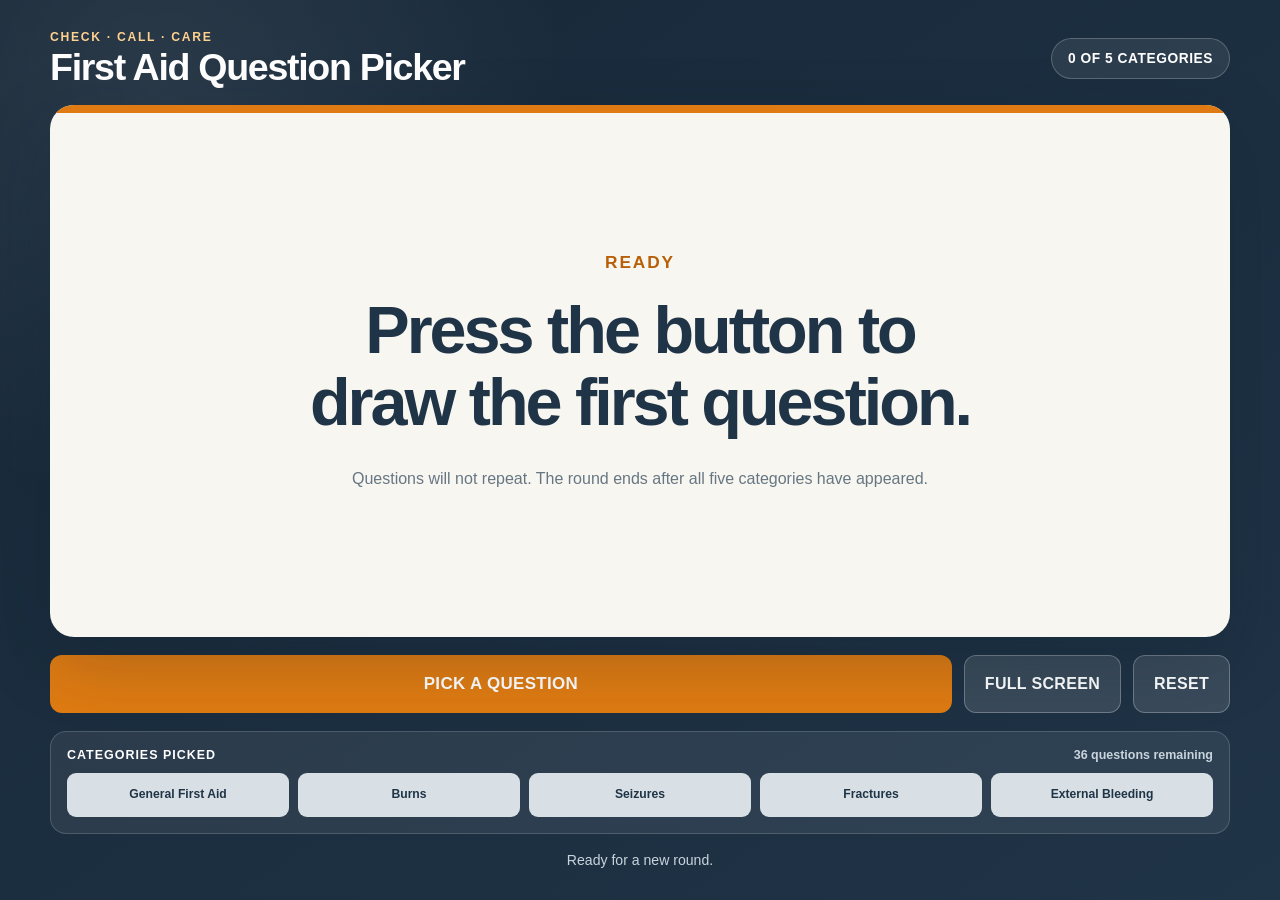
==== first-aid-picker/index.html @ 4507fdff "Add first aid classroom question picker" ====
<!doctype html>
<html lang="en">
<head>
  <meta charset="utf-8">
  <meta name="viewport" content="width=device-width, initial-scale=1">
  <meta name="theme-color" content="#203447">
  <title>First Aid Question Picker</title>
  <style>
    :root {
      --navy: #203447;
      --navy-deep: #172838;
      --orange: #df7b12;
      --orange-dark: #b85f07;
      --cream: #f8f6f0;
      --ink: #203447;
      --muted: #667783;
      --gray: #d9e0e5;
      --green: #4e9f73;
      --white: #ffffff;
      --shadow: 0 24px 70px rgba(12, 29, 43, .24);
    }

    * { box-sizing: border-box; }

    html, body { min-height: 100%; }

    body {
      margin: 0;
      background:
        radial-gradient(circle at 12% 10%, rgba(255,255,255,.08), transparent 30%),
        linear-gradient(145deg, var(--navy-deep), var(--navy));
      color: var(--white);
      font-family: Arial, Helvetica, sans-serif;
    }

    button { font: inherit; }

    .app {
      width: min(1180px, calc(100% - 32px));
      min-height: 100vh;
      margin: 0 auto;
      padding: 30px 0 26px;
      display: flex;
      flex-direction: column;
      gap: 18px;
    }

    header {
      display: flex;
      align-items: center;
      justify-content: space-between;
      gap: 18px;
    }

    .eyebrow {
      margin: 0 0 4px;
      color: #ffd18f;
      font-size: .76rem;
      font-weight: 800;
      letter-spacing: .14em;
      text-transform: uppercase;
    }

    h1 {
      margin: 0;
      font-size: clamp(1.45rem, 3vw, 2.35rem);
      line-height: 1.05;
      letter-spacing: -.035em;
    }

    .progress {
      min-width: 170px;
      padding: 12px 16px;
      border: 1px solid rgba(255,255,255,.22);
      border-radius: 999px;
      background: rgba(255,255,255,.08);
      text-align: center;
      font-size: .86rem;
      font-weight: 800;
      letter-spacing: .04em;
      white-space: nowrap;
    }

    .card {
      flex: 1;
      min-height: 430px;
      padding: clamp(28px, 5vw, 64px);
      border-radius: 24px;
      background: var(--cream);
      color: var(--ink);
      box-shadow: var(--shadow);
      display: grid;
      place-items: center;
      text-align: center;
      position: relative;
      overflow: hidden;
    }

    .card::before {
      content: "";
      position: absolute;
      inset: 0 0 auto;
      height: 8px;
      background: var(--orange);
    }

    .card-content { width: min(930px, 100%); }

    .category {
      margin: 0 0 22px;
      color: var(--orange-dark);
      font-size: clamp(.88rem, 1.8vw, 1.08rem);
      font-weight: 900;
      letter-spacing: .11em;
      text-transform: uppercase;
    }

    .question {
      margin: 0;
      font-size: clamp(2rem, 5.2vw, 4.8rem);
      font-weight: 800;
      line-height: 1.08;
      letter-spacing: -.045em;
      text-wrap: balance;
    }

    .question.long { font-size: clamp(1.75rem, 4.3vw, 3.85rem); }

    .hint {
      margin: 28px 0 0;
      color: var(--muted);
      font-size: clamp(.88rem, 1.5vw, 1rem);
      line-height: 1.45;
    }

    .controls {
      display: grid;
      grid-template-columns: minmax(220px, 1fr) auto auto;
      gap: 12px;
    }

    .button {
      min-height: 58px;
      border: 0;
      border-radius: 12px;
      padding: 14px 20px;
      cursor: pointer;
      font-weight: 900;
      letter-spacing: .02em;
      transition: transform .12s ease, filter .12s ease, background .12s ease;
    }

    .button:hover:not(:disabled) { transform: translateY(-2px); filter: brightness(1.04); }
    .button:active:not(:disabled) { transform: translateY(0); }
    .button:focus-visible { outline: 4px solid #ffd18f; outline-offset: 3px; }
    .button:disabled { cursor: default; opacity: .55; }

    .primary { background: var(--orange); color: var(--white); font-size: 1.06rem; }
    .secondary { background: rgba(255,255,255,.12); color: var(--white); border: 1px solid rgba(255,255,255,.28); }

    .tracker-panel {
      padding: 16px;
      border: 1px solid rgba(255,255,255,.16);
      border-radius: 16px;
      background: rgba(255,255,255,.07);
    }

    .tracker-heading {
      display: flex;
      justify-content: space-between;
      gap: 12px;
      margin-bottom: 11px;
      font-size: .78rem;
      font-weight: 800;
      letter-spacing: .08em;
      text-transform: uppercase;
    }

    .remaining { color: #c9d4dc; letter-spacing: 0; text-transform: none; }

    .trackers {
      display: grid;
      grid-template-columns: repeat(5, 1fr);
      gap: 9px;
    }

    .tracker {
      min-height: 44px;
      padding: 9px 10px;
      border-radius: 9px;
      background: var(--gray);
      color: var(--ink);
      display: grid;
      place-items: center;
      text-align: center;
      font-size: .76rem;
      font-weight: 900;
      line-height: 1.15;
      transition: background .2s ease, color .2s ease, transform .2s ease;
    }

    .tracker.done {
      background: var(--green);
      color: var(--white);
      transform: translateY(-2px);
    }

    .status {
      min-height: 22px;
      margin: 0;
      color: #c9d4dc;
      text-align: center;
      font-size: .88rem;
    }

    @media (max-width: 760px) {
      .app { width: min(100% - 20px, 1180px); padding-top: 18px; }
      header { align-items: flex-start; }
      .progress { min-width: auto; padding: 9px 12px; font-size: .72rem; }
      .card { min-height: 390px; border-radius: 18px; }
      .controls { grid-template-columns: 1fr 1fr; }
      .primary { grid-column: 1 / -1; }
      .trackers { grid-template-columns: repeat(2, 1fr); }
      .tracker:last-child { grid-column: 1 / -1; }
    }

    @media (max-height: 720px) and (min-width: 761px) {
      .app { padding-top: 16px; gap: 12px; }
      .card { min-height: 320px; padding: 32px; }
      .question { font-size: clamp(2rem, 4.7vw, 4rem); }
      .hint { margin-top: 18px; }
      .button { min-height: 50px; }
    }

    @media (prefers-reduced-motion: reduce) {
      * { scroll-behavior: auto !important; transition: none !important; }
    }
  </style>
</head>
<body>
  <main class="app">
    <header>
      <div>
        <p class="eyebrow">Check · Call · Care</p>
        <h1>First Aid Question Picker</h1>
      </div>
      <div id="progress" class="progress" aria-live="polite">0 OF 5 CATEGORIES</div>
    </header>

    <section class="card" aria-labelledby="category question">
      <div class="card-content">
        <p id="category" class="category">Ready</p>
        <p id="question" class="question">Press the button to draw the first question.</p>
        <p id="hint" class="hint">Questions will not repeat. The round ends after all five categories have appeared.</p>
      </div>
    </section>

    <div class="controls">
      <button id="draw" class="button primary" type="button">PICK A QUESTION</button>
      <button id="fullscreen" class="button secondary" type="button">FULL SCREEN</button>
      <button id="reset" class="button secondary" type="button">RESET</button>
    </div>

    <section class="tracker-panel" aria-label="Category progress">
      <div class="tracker-heading">
        <span>Categories picked</span>
        <span id="remaining" class="remaining">36 questions available</span>
      </div>
      <div id="trackers" class="trackers"></div>
    </section>

    <p id="status" class="status" aria-live="polite">Ready for a new round.</p>
  </main>

  <script>
    const QUESTIONS = [
      { id: 'general-1', category: 'General First Aid', text: 'What should a responder check before approaching an injured or ill person?' },
      { id: 'general-2', category: 'General First Aid', text: 'If the person appears unresponsive, what four life-threatening conditions should be checked?' },
      { id: 'general-3', category: 'General First Aid', text: 'How long should the initial check take?' },
      { id: 'general-4', category: 'General First Aid', text: 'What conditions mean the responder should call 911 and get equipment immediately?' },
      { id: 'general-5', category: 'General First Aid', text: 'What should the responder do if the person is responsive, fully awake, and does not appear to have a life-threatening condition?' },
      { id: 'general-6', category: 'General First Aid', text: 'What information is included in the SAM interview?' },
      { id: 'general-7', category: 'General First Aid', text: 'What warning does the page give about moving a person or an injured body part?' },
      { id: 'burns-1', category: 'Burns', text: 'What are four possible causes of burns?' },
      { id: 'burns-2', category: 'Burns', text: 'List three burn signs or locations that require immediate medical treatment.' },
      { id: 'burns-3', category: 'Burns', text: 'When should a responder call 911 for a burn?' },
      { id: 'burns-4', category: 'Burns', text: 'How should a thermal burn be cooled, and for how long?' },
      { id: 'burns-5', category: 'Burns', text: 'What should happen to clothing or jewelry near the burn?' },
      { id: 'burns-6', category: 'Burns', text: 'Why should a responder avoid ice and greasy substances such as butter?' },
      { id: 'burns-7', category: 'Burns', text: 'What is one common burn-care mistake your group would warn classmates against?' },
      { id: 'seizures-1', category: 'Seizures', text: 'What are two different ways a seizure may appear?' },
      { id: 'seizures-2', category: 'Seizures', text: 'What should a responder do to prevent injury during a seizure?' },
      { id: 'seizures-3', category: 'Seizures', text: 'Under what conditions should someone call 911?' },
      { id: 'seizures-4', category: 'Seizures', text: 'When should the person be placed on their side?' },
      { id: 'seizures-5', category: 'Seizures', text: 'What should the responder check after the movements stop?' },
      { id: 'seizures-6', category: 'Seizures', text: 'Why should the responder not restrain the person?' },
      { id: 'seizures-7', category: 'Seizures', text: 'Why should nothing be placed in the person\u2019s mouth?' },
      { id: 'fractures-1', category: 'Fractures', text: 'What is the difference between an open fracture and a closed fracture?' },
      { id: 'fractures-2', category: 'Fractures', text: 'Why does the Red Cross recommend treating all muscle, bone, and joint injuries as possible fractures?' },
      { id: 'fractures-3', category: 'Fractures', text: 'List three signs that require immediate medical treatment.' },
      { id: 'fractures-4', category: 'Fractures', text: 'When should a responder call 911 for a possible fracture?' },
      { id: 'fractures-5', category: 'Fractures', text: 'What should the responder do with the injured body part?' },
      { id: 'fractures-6', category: 'Fractures', text: 'How should a cold pack be used on a closed injury?' },
      { id: 'fractures-7', category: 'Fractures', text: 'What are two actions a responder should avoid?' },
      { id: 'bleeding-1', category: 'External Bleeding', text: 'How can the amount and flow of blood show that bleeding is life-threatening?' },
      { id: 'bleeding-2', category: 'External Bleeding', text: 'What safety steps should the responder take before providing care?' },
      { id: 'bleeding-3', category: 'External Bleeding', text: 'When should someone call 911 and get equipment?' },
      { id: 'bleeding-4', category: 'External Bleeding', text: 'Describe the steps for applying direct pressure.' },
      { id: 'bleeding-5', category: 'External Bleeding', text: 'How long should direct pressure be maintained?' },
      { id: 'bleeding-6', category: 'External Bleeding', text: 'What should the responder do if blood soaks through the original dressing?' },
      { id: 'bleeding-7', category: 'External Bleeding', text: 'What should the responder do if an object is embedded in the wound?' },
      { id: 'bleeding-8', category: 'External Bleeding', text: 'List two signs that the person may be developing shock.' }
    ];

    const CATEGORIES = ['General First Aid', 'Burns', 'Seizures', 'Fractures', 'External Bleeding'];
    const STORAGE_KEY = 'firstAidQuestionPickerStateV1';
    const elements = {
      category: document.getElementById('category'),
      question: document.getElementById('question'),
      hint: document.getElementById('hint'),
      progress: document.getElementById('progress'),
      remaining: document.getElementById('remaining'),
      trackers: document.getElementById('trackers'),
      status: document.getElementById('status'),
      draw: document.getElementById('draw'),
      reset: document.getElementById('reset'),
      fullscreen: document.getElementById('fullscreen')
    };

    let state = loadState();

    function emptyState() {
      return { usedIds: [], seenCategories: [], currentId: null };
    }

    function loadState() {
      try {
        const saved = JSON.parse(localStorage.getItem(STORAGE_KEY));
        if (!saved || !Array.isArray(saved.usedIds) || !Array.isArray(saved.seenCategories)) return emptyState();
        const validIds = new Set(QUESTIONS.map(question => question.id));
        return {
          usedIds: saved.usedIds.filter(id => validIds.has(id)),
          seenCategories: saved.seenCategories.filter(category => CATEGORIES.includes(category)),
          currentId: validIds.has(saved.currentId) ? saved.currentId : null
        };
      } catch (error) {
        return emptyState();
      }
    }

    function saveState() {
      localStorage.setItem(STORAGE_KEY, JSON.stringify(state));
    }

    function randomIndex(max) {
      if (window.crypto && window.crypto.getRandomValues) {
        const limit = Math.floor(0x100000000 / max) * max;
        const value = new Uint32Array(1);
        do window.crypto.getRandomValues(value); while (value[0] >= limit);
        return value[0] % max;
      }
      return Math.floor(Math.random() * max);
    }

    function drawQuestion() {
      if (state.seenCategories.length === CATEGORIES.length) return;
      const remaining = QUESTIONS.filter(question => !state.usedIds.includes(question.id));
      if (!remaining.length) return;
      const selected = remaining[randomIndex(remaining.length)];
      state.usedIds.push(selected.id);
      state.currentId = selected.id;
      if (!state.seenCategories.includes(selected.category)) state.seenCategories.push(selected.category);
      saveState();
      render();
    }

    function resetRound() {
      if (state.usedIds.length && !window.confirm('Reset this round and return all questions to the deck?')) return;
      state = emptyState();
      saveState();
      render();
      elements.status.textContent = 'Ready for a new round.';
    }

    function toggleFullscreen() {
      if (!document.fullscreenElement) {
        document.documentElement.requestFullscreen?.();
      } else {
        document.exitFullscreen?.();
      }
    }

    function render() {
      const current = QUESTIONS.find(question => question.id === state.currentId) || null;
      const complete = state.seenCategories.length === CATEGORIES.length;
      const remainingCount = QUESTIONS.length - state.usedIds.length;

      elements.progress.textContent = `${state.seenCategories.length} OF 5 CATEGORIES`;
      elements.remaining.textContent = `${remainingCount} question${remainingCount === 1 ? '' : 's'} remaining`;
      elements.draw.disabled = complete;
      elements.draw.textContent = complete ? 'ROUND COMPLETE' : 'PICK A QUESTION';

      if (current) {
        elements.category.textContent = current.category;
        elements.question.textContent = current.text;
        elements.question.classList.toggle('long', current.text.length > 96);
        elements.hint.textContent = complete
          ? 'All five categories have appeared. Reset when you are ready for another round.'
          : 'Discuss the question, then draw another card.';
        elements.status.textContent = complete
          ? `Round complete after ${state.usedIds.length} question${state.usedIds.length === 1 ? '' : 's'}.`
          : `Question ${state.usedIds.length} drawn. No repeats this round.`;
      } else {
        elements.category.textContent = 'Ready';
        elements.question.textContent = 'Press the button to draw the first question.';
        elements.question.classList.remove('long');
        elements.hint.textContent = 'Questions will not repeat. The round ends after all five categories have appeared.';
      }

      elements.trackers.innerHTML = '';
      CATEGORIES.forEach(category => {
        const tracker = document.createElement('div');
        const done = state.seenCategories.includes(category);
        tracker.className = `tracker${done ? ' done' : ''}`;
        tracker.textContent = done ? `✓ ${category}` : category;
        elements.trackers.appendChild(tracker);
      });
    }

    elements.draw.addEventListener('click', drawQuestion);
    elements.reset.addEventListener('click', resetRound);
    elements.fullscreen.addEventListener('click', toggleFullscreen);
    document.addEventListener('fullscreenchange', () => {
      elements.fullscreen.textContent = document.fullscreenElement ? 'EXIT FULL SCREEN' : 'FULL SCREEN';
    });
    document.addEventListener('keydown', event => {
      if ((event.code === 'Space' || event.code === 'Enter') && event.target === document.body) {
        event.preventDefault();
        drawQuestion();
      }
    });

    render();
  </script>
</body>
</html>
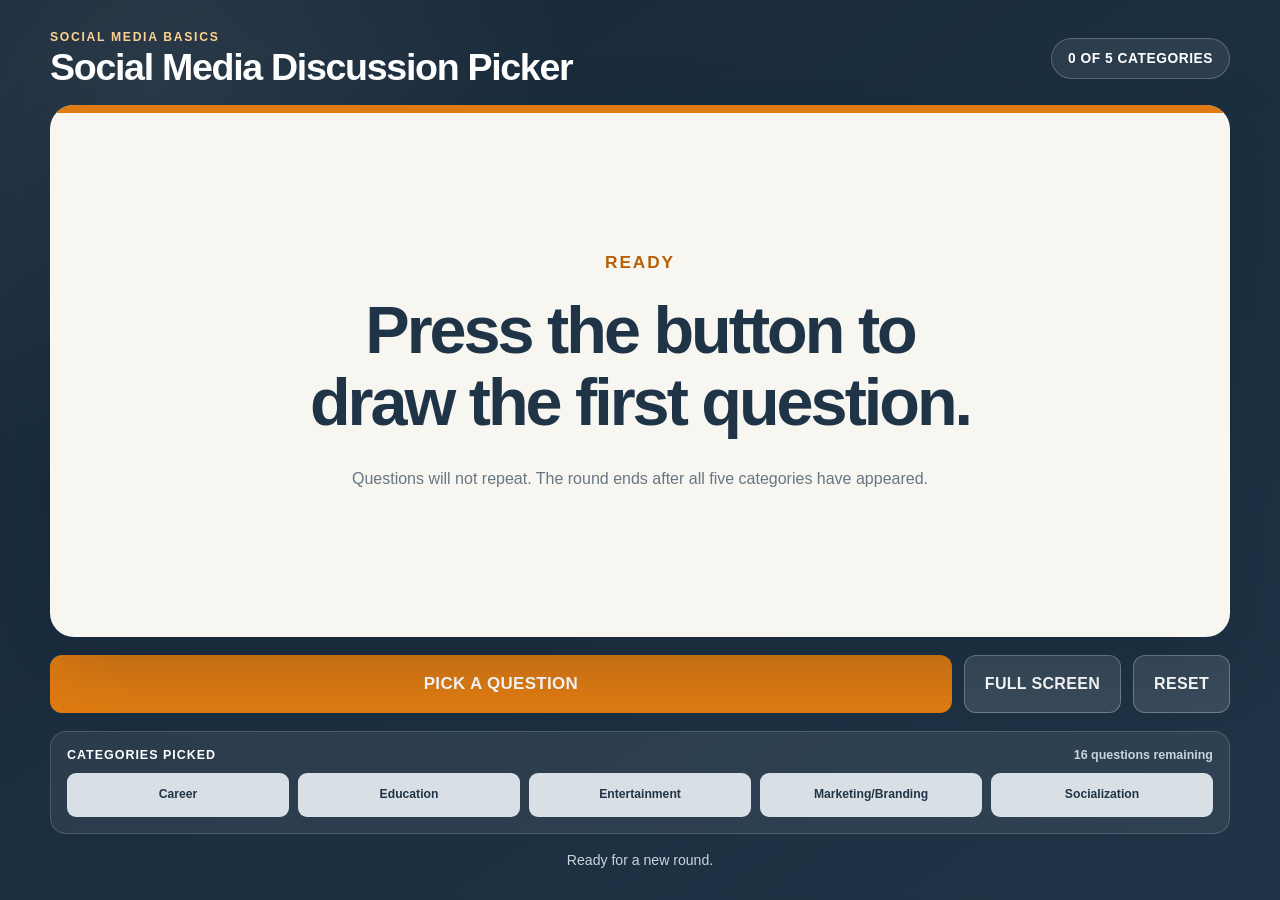
==== commit 15bcbbc7: "Replace picker with social media discussion prompts" ====
--- a/first-aid-picker/index.html
+++ b/first-aid-picker/index.html
@@ -4,7 +4,7 @@
   <meta charset="utf-8">
   <meta name="viewport" content="width=device-width, initial-scale=1">
   <meta name="theme-color" content="#203447">
-  <title>First Aid Question Picker</title>
+  <title>Social Media Discussion Picker</title>
   <style>
     :root {
       --navy: #203447;
@@ -241,8 +241,8 @@
   <main class="app">
     <header>
       <div>
-        <p class="eyebrow">Check · Call · Care</p>
-        <h1>First Aid Question Picker</h1>
+        <p class="eyebrow">Social Media Basics</p>
+        <h1>Social Media Discussion Picker</h1>
       </div>
       <div id="progress" class="progress" aria-live="polite">0 OF 5 CATEGORIES</div>
     </header>
@@ -264,7 +264,7 @@
     <section class="tracker-panel" aria-label="Category progress">
       <div class="tracker-heading">
         <span>Categories picked</span>
-        <span id="remaining" class="remaining">36 questions available</span>
+        <span id="remaining" class="remaining">16 questions available</span>
       </div>
       <div id="trackers" class="trackers"></div>
     </section>
@@ -274,46 +274,26 @@
 
   <script>
     const QUESTIONS = [
-      { id: 'general-1', category: 'General First Aid', text: 'What should a responder check before approaching an injured or ill person?' },
-      { id: 'general-2', category: 'General First Aid', text: 'If the person appears unresponsive, what four life-threatening conditions should be checked?' },
-      { id: 'general-3', category: 'General First Aid', text: 'How long should the initial check take?' },
-      { id: 'general-4', category: 'General First Aid', text: 'What conditions mean the responder should call 911 and get equipment immediately?' },
-      { id: 'general-5', category: 'General First Aid', text: 'What should the responder do if the person is responsive, fully awake, and does not appear to have a life-threatening condition?' },
-      { id: 'general-6', category: 'General First Aid', text: 'What information is included in the SAM interview?' },
-      { id: 'general-7', category: 'General First Aid', text: 'What warning does the page give about moving a person or an injured body part?' },
-      { id: 'burns-1', category: 'Burns', text: 'What are four possible causes of burns?' },
-      { id: 'burns-2', category: 'Burns', text: 'List three burn signs or locations that require immediate medical treatment.' },
-      { id: 'burns-3', category: 'Burns', text: 'When should a responder call 911 for a burn?' },
-      { id: 'burns-4', category: 'Burns', text: 'How should a thermal burn be cooled, and for how long?' },
-      { id: 'burns-5', category: 'Burns', text: 'What should happen to clothing or jewelry near the burn?' },
-      { id: 'burns-6', category: 'Burns', text: 'Why should a responder avoid ice and greasy substances such as butter?' },
-      { id: 'burns-7', category: 'Burns', text: 'What is one common burn-care mistake your group would warn classmates against?' },
-      { id: 'seizures-1', category: 'Seizures', text: 'What are two different ways a seizure may appear?' },
-      { id: 'seizures-2', category: 'Seizures', text: 'What should a responder do to prevent injury during a seizure?' },
-      { id: 'seizures-3', category: 'Seizures', text: 'Under what conditions should someone call 911?' },
-      { id: 'seizures-4', category: 'Seizures', text: 'When should the person be placed on their side?' },
-      { id: 'seizures-5', category: 'Seizures', text: 'What should the responder check after the movements stop?' },
-      { id: 'seizures-6', category: 'Seizures', text: 'Why should the responder not restrain the person?' },
-      { id: 'seizures-7', category: 'Seizures', text: 'Why should nothing be placed in the person\u2019s mouth?' },
-      { id: 'fractures-1', category: 'Fractures', text: 'What is the difference between an open fracture and a closed fracture?' },
-      { id: 'fractures-2', category: 'Fractures', text: 'Why does the Red Cross recommend treating all muscle, bone, and joint injuries as possible fractures?' },
-      { id: 'fractures-3', category: 'Fractures', text: 'List three signs that require immediate medical treatment.' },
-      { id: 'fractures-4', category: 'Fractures', text: 'When should a responder call 911 for a possible fracture?' },
-      { id: 'fractures-5', category: 'Fractures', text: 'What should the responder do with the injured body part?' },
-      { id: 'fractures-6', category: 'Fractures', text: 'How should a cold pack be used on a closed injury?' },
-      { id: 'fractures-7', category: 'Fractures', text: 'What are two actions a responder should avoid?' },
-      { id: 'bleeding-1', category: 'External Bleeding', text: 'How can the amount and flow of blood show that bleeding is life-threatening?' },
-      { id: 'bleeding-2', category: 'External Bleeding', text: 'What safety steps should the responder take before providing care?' },
-      { id: 'bleeding-3', category: 'External Bleeding', text: 'When should someone call 911 and get equipment?' },
-      { id: 'bleeding-4', category: 'External Bleeding', text: 'Describe the steps for applying direct pressure.' },
-      { id: 'bleeding-5', category: 'External Bleeding', text: 'How long should direct pressure be maintained?' },
-      { id: 'bleeding-6', category: 'External Bleeding', text: 'What should the responder do if blood soaks through the original dressing?' },
-      { id: 'bleeding-7', category: 'External Bleeding', text: 'What should the responder do if an object is embedded in the wound?' },
-      { id: 'bleeding-8', category: 'External Bleeding', text: 'List two signs that the person may be developing shock.' }
+      { id: 'career-1', category: 'Career', text: 'Who is your favorite content creator/influencer? What is their channel about?' },
+      { id: 'career-2', category: 'Career', text: 'If you could make money as a content creator/influencer, what would your channel be about?' },
+      { id: 'career-3', category: 'Career', text: 'How do you think content creators/influencers make money? Do you think it\u2019s enough to live off of?' },
+      { id: 'education-1', category: 'Education', text: 'What\u2019s the most interesting thing you\u2019ve ever learned from a social media post?' },
+      { id: 'education-2', category: 'Education', text: 'If you need help learning about a topic or how to do something, what social media site do you search?' },
+      { id: 'education-3', category: 'Education', text: 'What type of social media posts are best for learning new concepts and skills?' },
+      { id: 'entertainment-1', category: 'Entertainment', text: 'What social media platform is the most entertaining for you?' },
+      { id: 'entertainment-2', category: 'Entertainment', text: 'What type of social media content is most entertaining for you?' },
+      { id: 'entertainment-3', category: 'Entertainment', text: 'Do you ever get on social media because you\u2019re bored, lonely, or sad? If so, does social media provide relief?' },
+      { id: 'entertainment-4', category: 'Entertainment', text: 'Do you ever try to dissociate from your stress by scrolling through social media?' },
+      { id: 'marketing-1', category: 'Marketing/Branding', text: 'What companies have worked with your favorite content creators/influencers?' },
+      { id: 'marketing-2', category: 'Marketing/Branding', text: 'Do you think social media is effective marketing/branding for companies?' },
+      { id: 'marketing-3', category: 'Marketing/Branding', text: 'What companies have you seen on social media?' },
+      { id: 'socialization-1', category: 'Socialization', text: 'What can social media do that face-to-face socializing cannot?' },
+      { id: 'socialization-2', category: 'Socialization', text: 'How can you safely engage with people you connect with on social media?' },
+      { id: 'socialization-3', category: 'Socialization', text: 'What social media platform is best for connecting with others?' }
     ];
 
-    const CATEGORIES = ['General First Aid', 'Burns', 'Seizures', 'Fractures', 'External Bleeding'];
-    const STORAGE_KEY = 'firstAidQuestionPickerStateV1';
+    const CATEGORIES = ['Career', 'Education', 'Entertainment', 'Marketing/Branding', 'Socialization'];
+    const STORAGE_KEY = 'socialMediaDiscussionPickerStateV1';
     const elements = {
       category: document.getElementById('category'),
       question: document.getElementById('question'),
